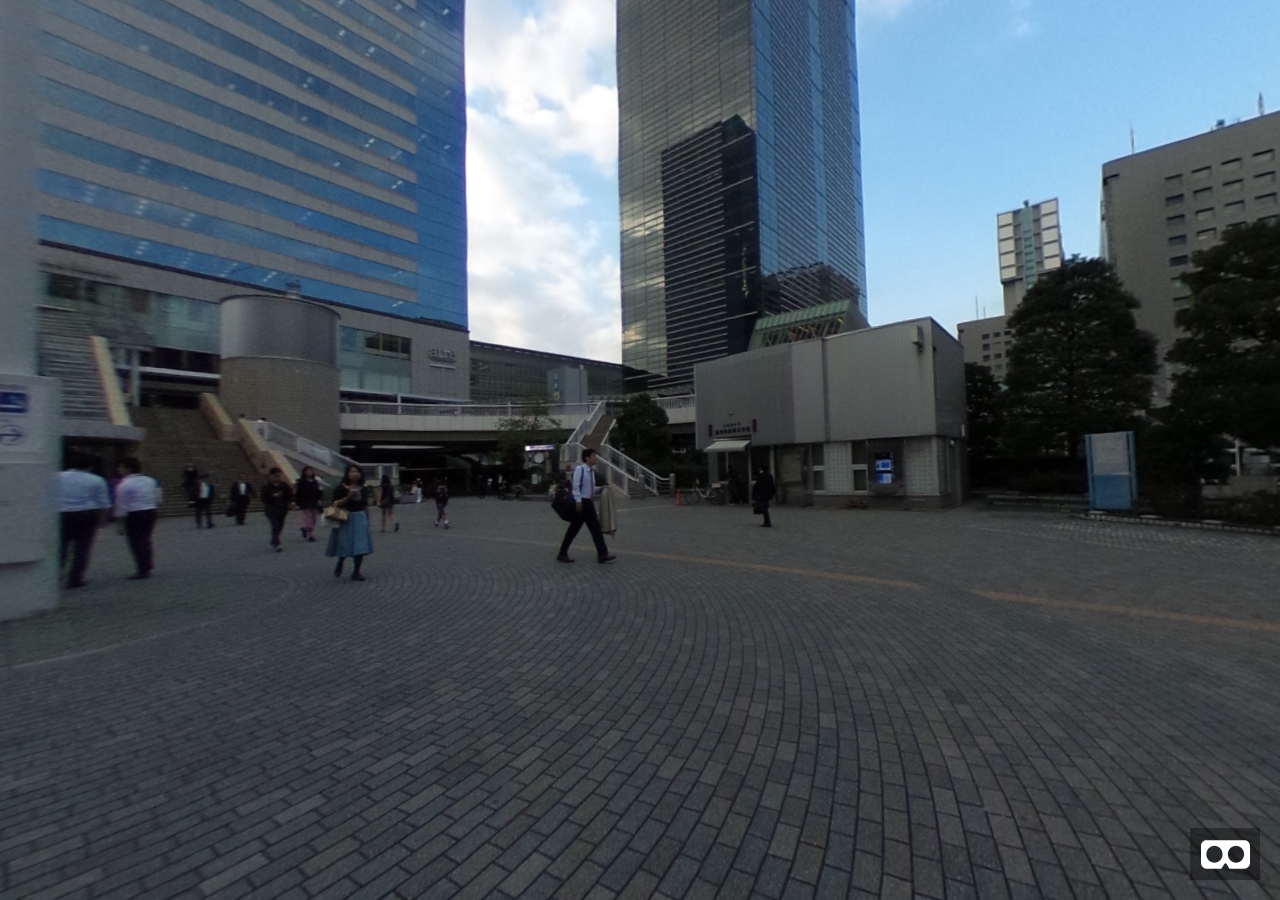
==== sample01/index.html @ 79ce8cce "revert" ====
<!DOCTYPE html>
<html lang="ja">
<head>
  <title>360 Panorama Viewer Demo : A-Frame : Image</title>
  <meta charset="UTF-8">
  <meta name="viewport" content="width=device-width, initial-scale=1, minimum-scale=1, maximum-scale=1, user-scalable=no"/>
  <!-- A-frameの読み込み -->
  <script src="../common/js/aframe-v0.4.0.min.js"></script>
</head>
<body>
<!-- シーン -->
<a-scene>
  <!-- 素材 -->
  <a-assets>
    <img id="sky" src="../common/images/image.jpg">
  </a-assets>
  <!-- 全天球背景 -->
  <a-sky src="#sky" rotation="0 -130 0"></a-sky>
</a-scene>
</body>
</html>
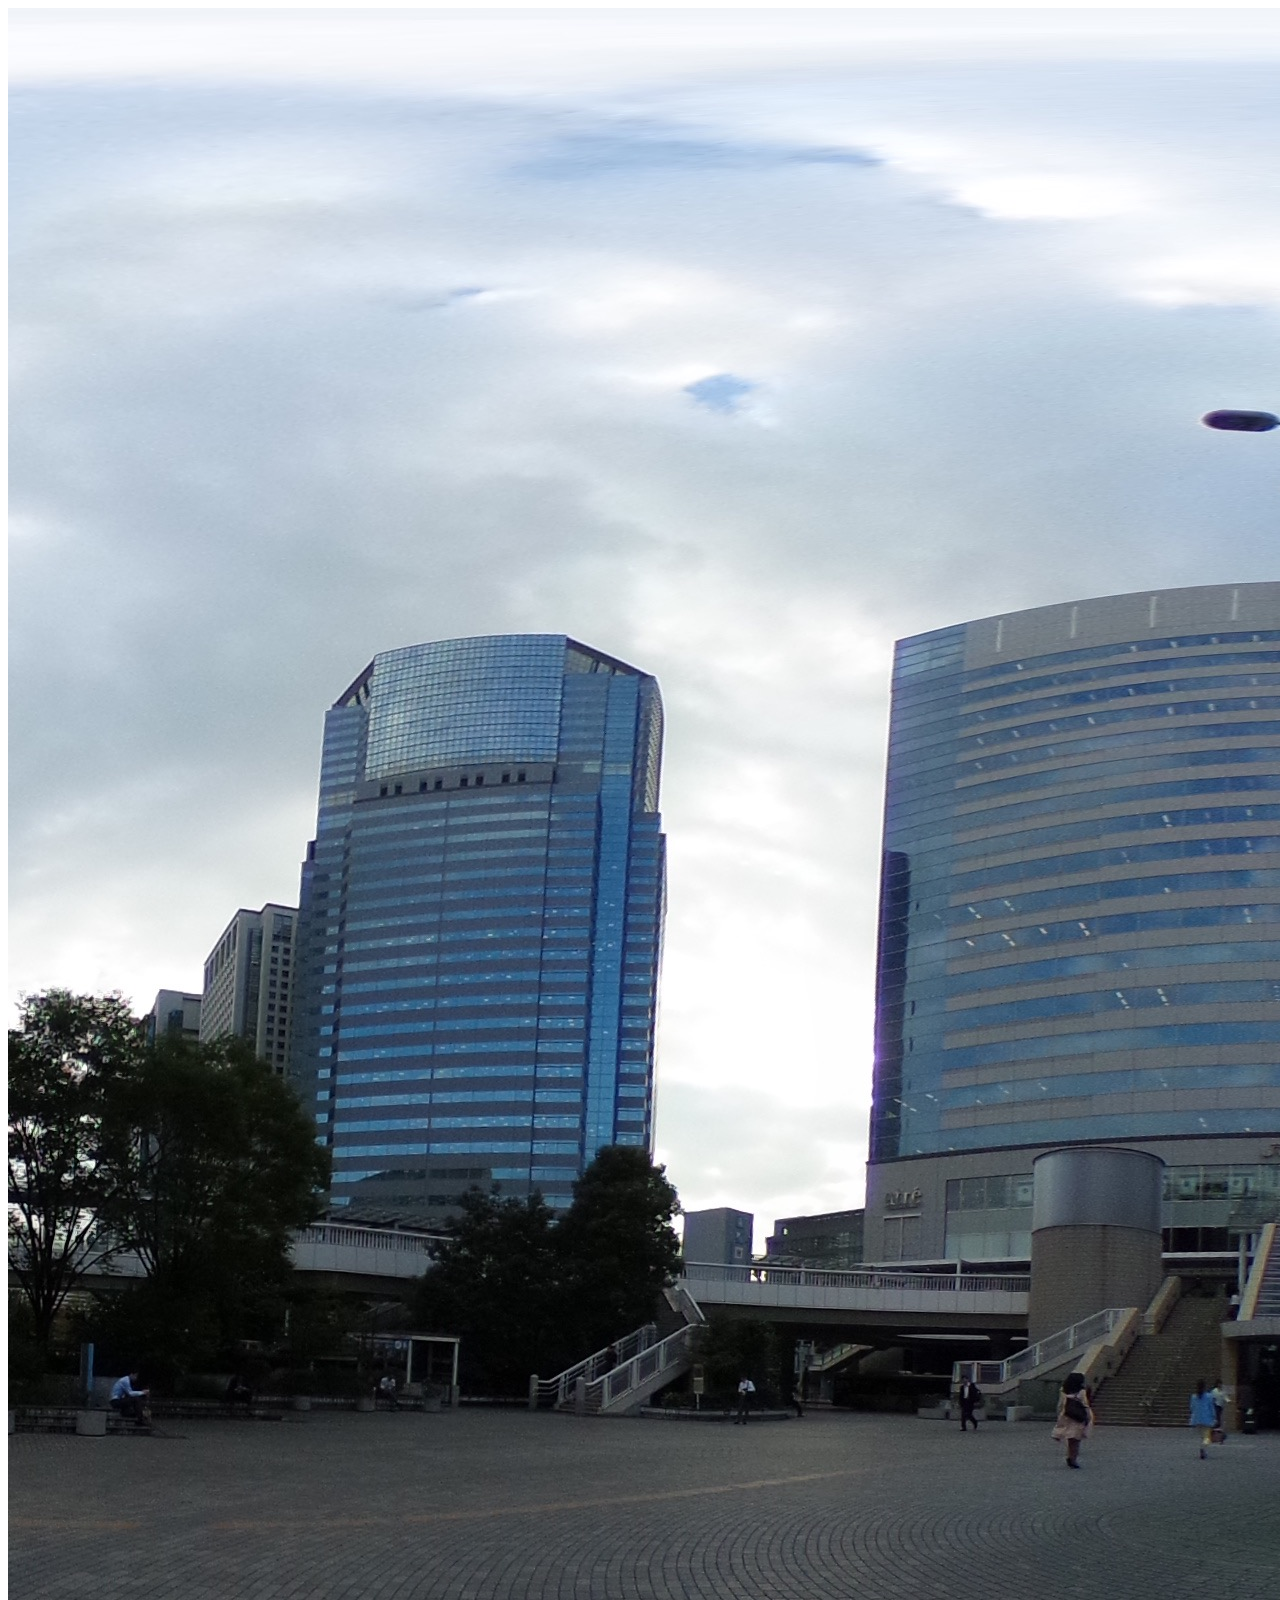
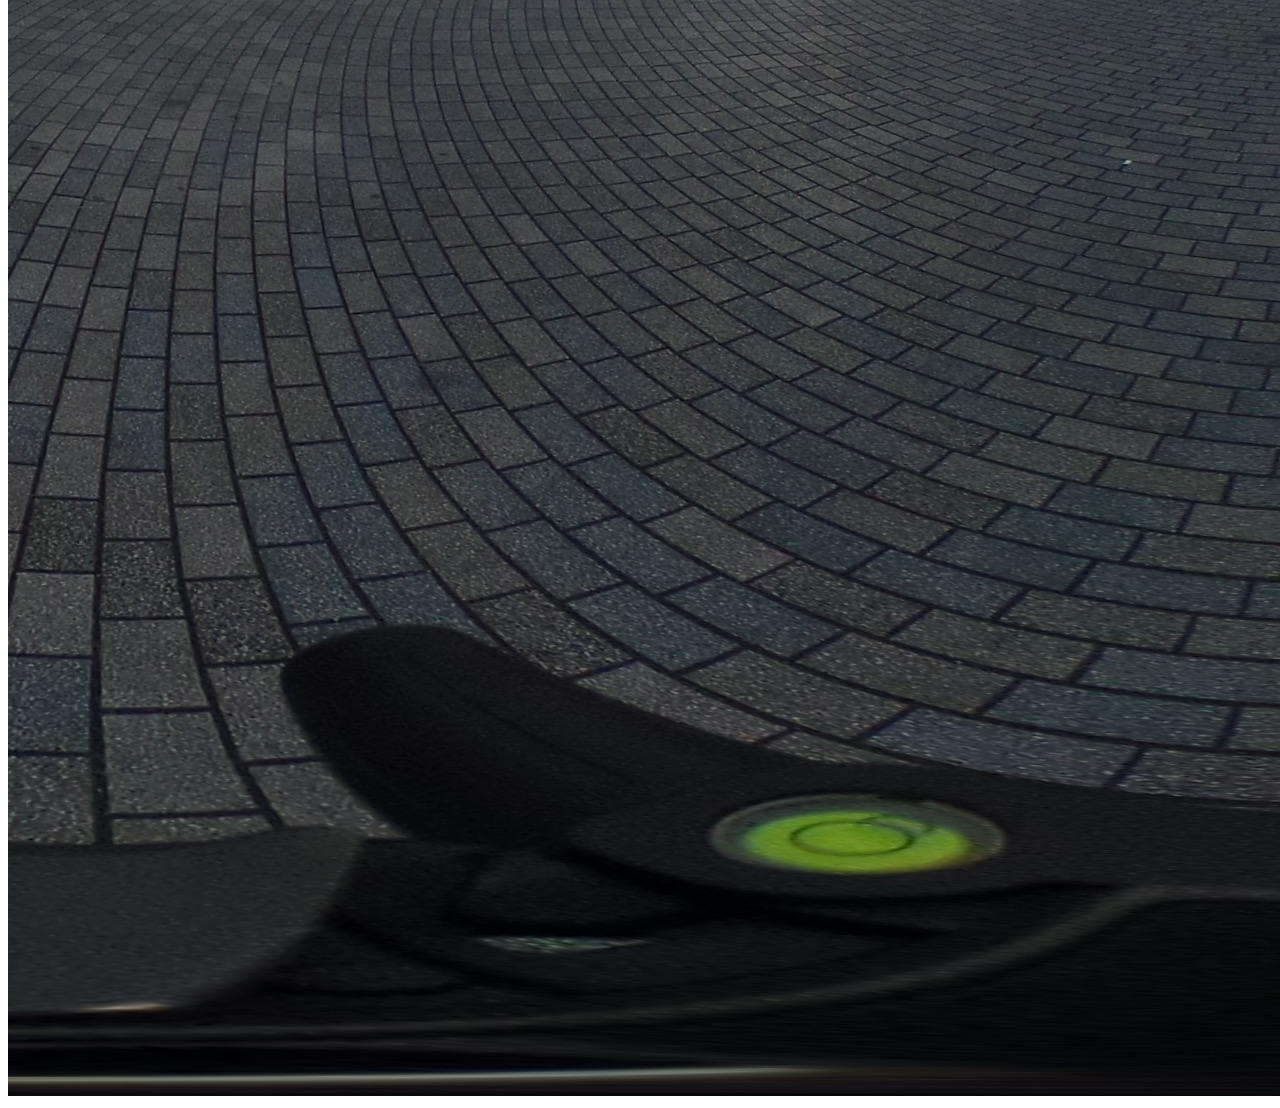
==== commit db7a2356: "A-Frame 0.4→1.6へ" ====
--- a/sample01/index.html
+++ b/sample01/index.html
@@ -1,21 +1,21 @@
-<!DOCTYPE html>
-<html lang="ja">
+<!doctype html>
+<html>
 <head>
-  <title>360 Panorama Viewer Demo : A-Frame : Image</title>
-  <meta charset="UTF-8">
-  <meta name="viewport" content="width=device-width, initial-scale=1, minimum-scale=1, maximum-scale=1, user-scalable=no"/>
+  <title>360 Panorama Viewer : A-Frame : Image</title>
+  <meta charset="UTF-8" />
+  <meta name="viewport" content="width=device-width, initial-scale=1" />
   <!-- A-frameの読み込み -->
-  <script src="../common/js/aframe-v0.4.0.min.js"></script>
+  <script src="https://aframe.io/releases/1.6.0/aframe.min.js"></script>
 </head>
 <body>
 <!-- シーン -->
 <a-scene>
   <!-- 素材 -->
   <a-assets>
-    <img id="sky" src="../common/images/image.jpg">
+    <img id="sky" src="../common/images/image.jpg" />
   </a-assets>
   <!-- 全天球背景 -->
   <a-sky src="#sky" rotation="0 -130 0"></a-sky>
 </a-scene>
 </body>
-</html>+</html>
